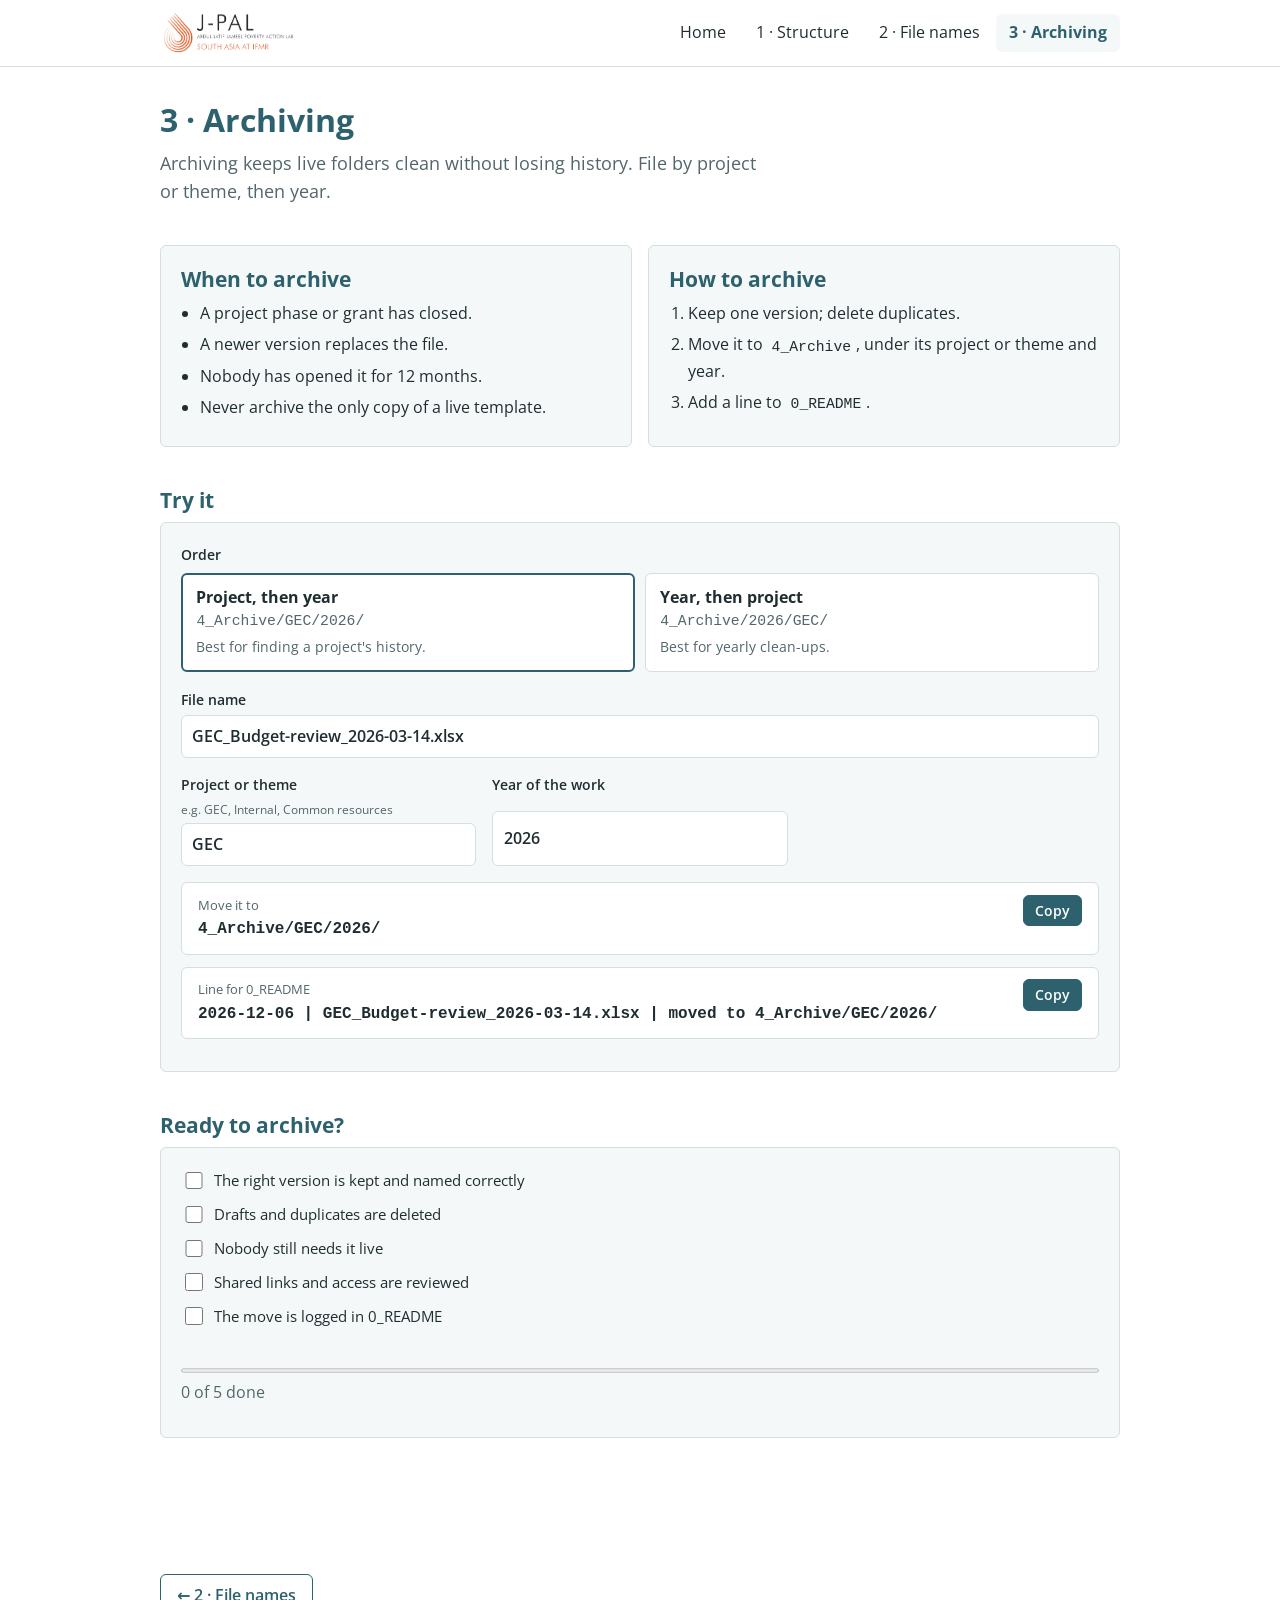
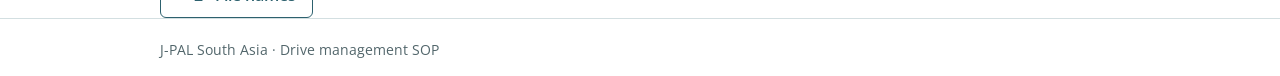
==== archiving.html @ fbc5029d "Setup[project]: Initial Commit." ====
<!DOCTYPE html>
<html lang="en">
<head>
  <meta charset="utf-8">
  <meta name="viewport" content="width=device-width, initial-scale=1">
  <title>3 · Archiving · J-PAL South Asia</title>
  <link rel="stylesheet" href="root.css">
  <link rel="stylesheet" href="styles.css">
  <script src="script.js" defer></script>
</head>
<body data-page="archiving">
  <a class="skip-link" href="#main">Skip to content</a>
  <div id="site-header"></div>
  <main id="main" class="container">
    <section>
      <h1>3 · Archiving</h1>
      <p class="lead">Archiving keeps live folders clean without losing history. File by project or theme, then year.</p>
    </section>

    <section class="grid">
      <div class="card">
        <h2>When to archive</h2>
        <ul class="rules">
          <li>A project phase or grant has closed.</li>
          <li>A newer version replaces the file.</li>
          <li>Nobody has opened it for 12 months.</li>
          <li>Never archive the only copy of a live template.</li>
        </ul>
      </div>
      <div class="card">
        <h2>How to archive</h2>
        <ol class="rules">
          <li>Keep one version; delete duplicates.</li>
          <li>Move it to <code>4_Archive</code>, under its project or theme and year.</li>
          <li>Add a line to <code>0_README</code>.</li>
        </ol>
      </div>
    </section>

    <section>
      <h2>Try it</h2>
      <form class="tool" id="archForm" onsubmit="return false">
        <fieldset>
          <legend>Order</legend>
          <div class="options">
            <label class="option"><input type="radio" name="conv" value="A" checked><b>Project, then year</b><code>4_Archive/GEC/2026/</code><span>Best for finding a project's history.</span></label>
            <label class="option"><input type="radio" name="conv" value="B"><b>Year, then project</b><code>4_Archive/2026/GEC/</code><span>Best for yearly clean-ups.</span></label>
          </div>
        </fieldset>
        <div class="fields">
          <label class="lab wide">File name <input type="text" id="file" value="GEC_Budget-review_2026-03-14.xlsx" autocomplete="off"></label>
          <label class="lab">Project or theme <small>e.g. GEC, Internal, Common resources</small> <input type="text" id="theme"></label>
          <label class="lab">Year of the work <input type="number" id="year" min="2000" max="2100"></label>
        </div>
        <div class="output">
          <div><span class="output__label">Move it to</span><span class="output__text" id="archPath"></span></div>
          <button class="btn btn--sm" type="button" data-copy="#archPath">Copy</button>
        </div>
        <div class="output">
          <div><span class="output__label">Line for 0_README</span><span class="output__text" id="archLog"></span></div>
          <button class="btn btn--sm" type="button" data-copy="#archLog">Copy</button>
        </div>
      </form>
    </section>

    <section>
      <h2>Ready to archive?</h2>
      <div class="tool">
        <ul class="checks" id="archList" style="gap:.6rem">
          <li><label class="check"><input type="checkbox"> The right version is kept and named correctly</label></li>
          <li><label class="check"><input type="checkbox"> Drafts and duplicates are deleted</label></li>
          <li><label class="check"><input type="checkbox"> Nobody still needs it live</label></li>
          <li><label class="check"><input type="checkbox"> Shared links and access are reviewed</label></li>
          <li><label class="check"><input type="checkbox"> The move is logged in 0_README</label></li>
        </ul>
        <br>
        <progress id="progress" max="5" value="0" aria-label="Archive readiness"></progress>
        <p id="progressText" class="muted"></p>
      </div>
    </section>
  </main>
  <div id="site-footer"></div>
</body>
</html>
---- root.css ----
/* root.css — fonts and colours only. Brand: J-PAL Visual Brand Guidelines 2025. Web font: Open Sans. */
@import url("https://fonts.googleapis.com/css2?family=Open+Sans:wght@400;600;700&display=swap");

:root {
  /* J-PAL palette (orange lives in the logo; blue is used for UI) */
  --jpal-orange: #E35925;
  --jpal-teal:   #2FAA9F;
  --jpal-green:  #61B77F;
  --jpal-yellow: #F2C200;
  --jpal-blue:   #2D616E;

  /* Theme */
  --bg:       #FFFFFF;
  --surface:  #F5F8F8;
  --text:     #1F2D31;
  --muted:    #52666B;
  --heading:  #2D616E;
  --border:   #D3DFE1;
  --primary:  #2D616E;
  --on-primary: #FFFFFF;
  --ok:       #2A7A4B;
  --warn:     #9A6200;
  --bad:      #C0392B;

  --font-body: "Open Sans", "Century Gothic", system-ui, -apple-system, "Segoe UI", sans-serif;
  --font-mono: ui-monospace, Menlo, Consolas, monospace;
  --radius: 6px;
}
---- styles.css ----
/* styles.css — layout and components. Colours/fonts come from root.css */
*, *::before, *::after { box-sizing: border-box; }
body { margin: 0; background: var(--bg); color: var(--text); font-family: var(--font-body); line-height: 1.6; text-align: left; }
h1, h2, h3 { color: var(--heading); line-height: 1.3; margin: 0 0 .5rem; font-weight: 700; }
h1 { font-size: 2rem; } h2 { font-size: 1.3rem; } h3 { font-size: 1rem; }
p { margin: 0 0 .75rem; }
a { color: var(--primary); }
code { font-family: var(--font-mono); font-size: .92em; background: var(--surface); padding: .05em .3em; border-radius: 4px; }
:focus-visible { outline: 3px solid var(--primary); outline-offset: 2px; }
.muted { color: var(--muted); }
.small { font-size: .88rem; }
[hidden] { display: none !important; }

.container { width: min(100% - 2rem, 960px); margin-inline: auto; }
main { padding-block: 2rem 3rem; }
section { margin-block: 2.5rem; }
section:first-child { margin-top: 0; }
.lead { font-size: 1.1rem; color: var(--muted); max-width: 60ch; }
.skip-link { position: absolute; left: -999px; }
.skip-link:focus { left: .5rem; top: .5rem; background: var(--bg); padding: .5rem; }

/* Header */
.site-header { border-bottom: 1px solid var(--border); background: var(--bg); }
.bar { display: flex; align-items: center; gap: 1rem; padding-block: .7rem; flex-wrap: wrap; }
.brand { margin-right: auto; display: inline-flex; }
.logo { height: 44px; width: auto; }
.nav { display: flex; gap: .25rem; flex-wrap: wrap; }
.nav a { text-decoration: none; padding: .4rem .8rem; border-radius: var(--radius); color: var(--text); }
.nav a:hover { background: var(--surface); }
.nav a[aria-current="page"] { background: var(--surface); color: var(--heading); font-weight: 700; }

/* Cards and grids */
.grid { display: grid; gap: 1rem; grid-template-columns: repeat(auto-fit, minmax(260px, 1fr)); }
.card, .tool { background: var(--surface); border: 1px solid var(--border); border-radius: var(--radius); padding: 1.25rem; }
a.card { display: block; text-decoration: none; color: var(--text); }
a.card:hover { border-color: var(--primary); }
a.card strong { color: var(--heading); font-size: 1.1rem; }
.rules { margin: 0; padding-left: 1.2rem; }
.rules li { margin-bottom: .35rem; }

/* Buttons and chips */
.btn { display: inline-block; background: var(--primary); color: var(--on-primary); border: 1px solid var(--primary); border-radius: var(--radius); padding: .5rem 1rem; font: inherit; font-weight: 600; cursor: pointer; text-decoration: none; }
.btn--ghost { background: var(--bg); color: var(--primary); }
.btn--sm { padding: .25rem .7rem; font-size: .85rem; }
.chips { display: flex; gap: .5rem; margin: .5rem 0 1rem; }

/* Forms */
.fields { display: grid; gap: .9rem 1rem; grid-template-columns: repeat(auto-fit, minmax(220px, 1fr)); margin-bottom: 1rem; }
.wide { grid-column: 1 / -1; }
.lab { display: grid; gap: .25rem; font-weight: 600; font-size: .9rem; }
.lab small { font-weight: 400; color: var(--muted); }
input[type="text"], input[type="number"], input[type="date"], select { width: 100%; font: inherit; font-size: 1rem; color: var(--text); background: var(--bg); border: 1px solid var(--border); border-radius: var(--radius); padding: .5rem .65rem; }
fieldset { border: 0; padding: 0; margin: 0 0 1rem; }
legend { font-weight: 600; font-size: .9rem; margin-bottom: .4rem; padding: 0; }
.check { display: flex; gap: .5rem; align-items: center; font-size: .95rem; }
.check input { width: 1.1rem; height: 1.1rem; accent-color: var(--primary); }

/* Convention choices */
.options { display: grid; gap: .6rem; grid-template-columns: repeat(auto-fit, minmax(260px, 1fr)); }
.option { position: relative; display: block; border: 1px solid var(--border); background: var(--bg); border-radius: var(--radius); padding: .7rem .9rem; cursor: pointer; }
.option input { position: absolute; opacity: 0; inset: 0; cursor: pointer; }
.option:has(input:checked) { border: 2px solid var(--primary); padding: calc(.7rem - 1px) calc(.9rem - 1px); }
.option:has(input:focus-visible) { outline: 3px solid var(--primary); outline-offset: 2px; }
.option b { display: block; }
.option code { display: block; background: none; padding: 0; color: var(--muted); word-break: break-all; }
.option span { font-size: .85rem; color: var(--muted); }

/* Output */
.output { background: var(--bg); border: 1px solid var(--border); border-radius: var(--radius); padding: .7rem 1rem; display: flex; gap: .75rem; align-items: center; justify-content: space-between; margin-bottom: .75rem; }
.output > div { min-width: 0; flex: 1; }
.output .btn { flex: none; align-self: flex-start; }
.output__label { display: block; font-size: .8rem; color: var(--muted); }
.output__text { font-family: var(--font-mono); font-weight: 600; word-break: break-all; }
pre.output__text { margin: 0; font-weight: 400; font-size: .88rem; line-height: 1.5; white-space: pre; overflow-x: auto; }

/* Checks */
.checks { list-style: none; padding: 0; margin: 0; display: grid; gap: .3rem; font-size: .92rem; }
.checks li { display: flex; gap: .5rem; }
.checks .ok::before { content: "✓"; color: var(--ok); }
.checks .warn::before { content: "!"; color: var(--warn); }
.checks .bad::before { content: "✕"; color: var(--bad); }
.checks li::before { font-weight: 700; width: 1rem; flex: none; }

/* Tree explorer */
.explorer { display: grid; gap: 1rem; grid-template-columns: minmax(0, 3fr) minmax(0, 2fr); align-items: start; }
.tree, .tree ul { list-style: none; margin: 0; padding-left: 1.2rem; }
.tree { padding-left: 0; }
.tree ul { border-left: 1px solid var(--border); margin-left: .6rem; }
.node { display: flex; align-items: center; gap: .45rem; width: 100%; text-align: left; background: none; border: 0; color: var(--text); font: inherit; padding: .2rem .4rem; border-radius: var(--radius); cursor: pointer; }
.node:hover, .node[aria-current="true"] { background: var(--bg); }
.node[aria-current="true"] { font-weight: 700; }
.node[aria-expanded]::after { content: "+"; margin-left: auto; color: var(--muted); }
.node[aria-expanded="true"]::after { content: "−"; }
.ico { flex: none; width: 1rem; height: 1rem; background: var(--muted);
  -webkit-mask: url("data:image/svg+xml,%3Csvg xmlns='http://www.w3.org/2000/svg' viewBox='0 0 24 24'%3E%3Cpath d='M3 6a2 2 0 0 1 2-2h4l2 2h8a2 2 0 0 1 2 2v9a2 2 0 0 1-2 2H5a2 2 0 0 1-2-2z'/%3E%3C/svg%3E") center / contain no-repeat;
          mask: url("data:image/svg+xml,%3Csvg xmlns='http://www.w3.org/2000/svg' viewBox='0 0 24 24'%3E%3Cpath d='M3 6a2 2 0 0 1 2-2h4l2 2h8a2 2 0 0 1 2 2v9a2 2 0 0 1-2 2H5a2 2 0 0 1-2-2z'/%3E%3C/svg%3E") center / contain no-repeat; }
.ph { font-style: italic; color: var(--muted); }
.path { font-family: var(--font-mono); font-size: .85rem; color: var(--muted); word-break: break-word; }

/* Table */
table { width: 100%; border-collapse: collapse; font-size: .92rem; }
td { padding: .45rem .5rem; border-bottom: 1px solid var(--border); }
td code { background: none; padding: 0; word-break: break-all; }
.x { color: var(--bad); } .v { color: var(--ok); }

progress { width: 100%; height: .6rem; accent-color: var(--primary); }
.ready { font-weight: 700; color: var(--ok); }

.pager { display: flex; justify-content: space-between; gap: 1rem; margin-top: 3rem; }
.site-footer { border-top: 1px solid var(--border); padding-block: 1.25rem; color: var(--muted); font-size: .85rem; }
.toast { position: fixed; bottom: 1.2rem; left: 50%; transform: translateX(-50%); background: var(--primary); color: var(--on-primary); padding: .5rem 1rem; border-radius: var(--radius); }

@media (max-width: 720px) {
  .explorer { grid-template-columns: 1fr; }
  .nav { width: 100%; overflow-x: auto; flex-wrap: nowrap; }
  .nav a { white-space: nowrap; }
  .output { flex-direction: column; align-items: stretch; }
}
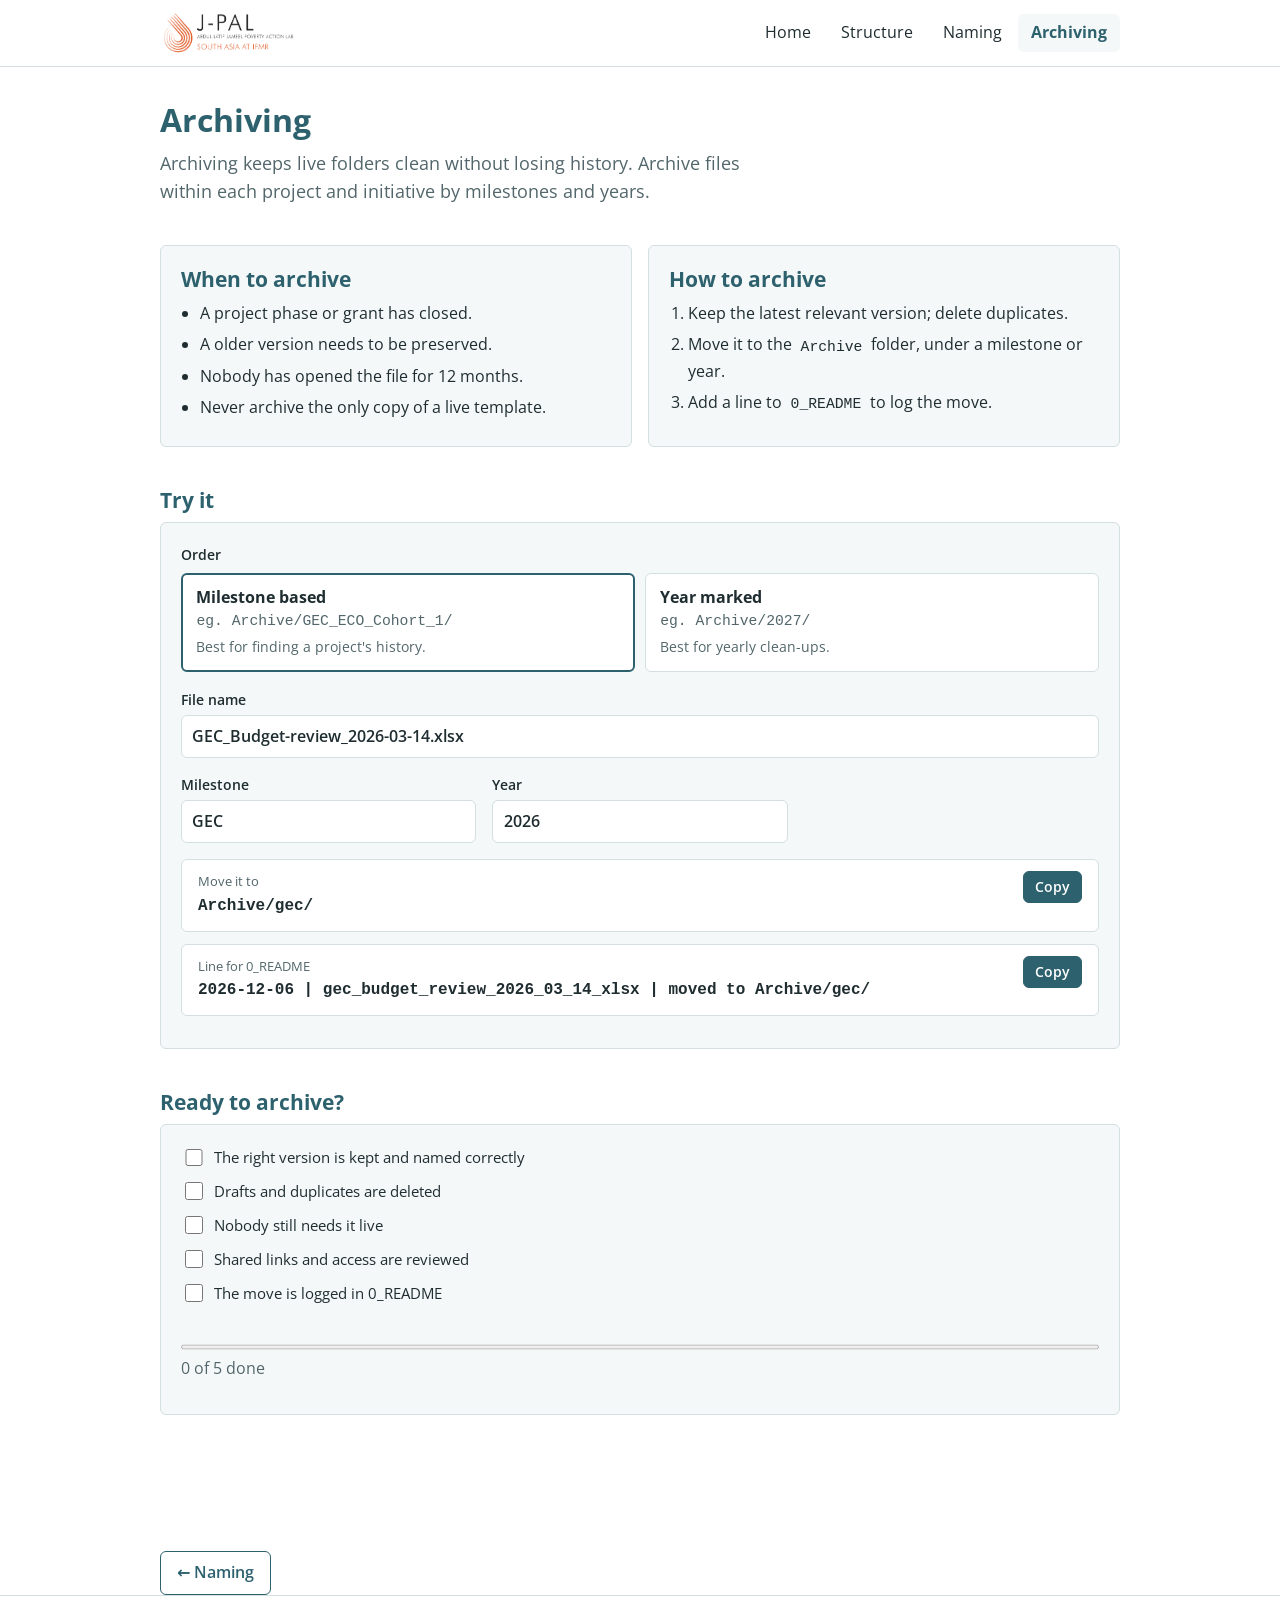
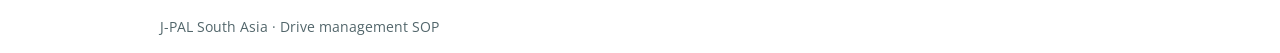
==== commit 20c5a6e2: "Update[code]: Update archiving structure and clean input-output flow." ====
--- a/archiving.html
+++ b/archiving.html
@@ -1,20 +1,24 @@
 <!DOCTYPE html>
 <html lang="en">
+
 <head>
   <meta charset="utf-8">
   <meta name="viewport" content="width=device-width, initial-scale=1">
-  <title>3 · Archiving · J-PAL South Asia</title>
+  <title>Archiving | J-PAL South Asia</title>
   <link rel="stylesheet" href="root.css">
   <link rel="stylesheet" href="styles.css">
   <script src="script.js" defer></script>
 </head>
+
 <body data-page="archiving">
   <a class="skip-link" href="#main">Skip to content</a>
   <div id="site-header"></div>
   <main id="main" class="container">
     <section>
-      <h1>3 · Archiving</h1>
-      <p class="lead">Archiving keeps live folders clean without losing history. File by project or theme, then year.</p>
+      <h1>Archiving</h1>
+      <p class="lead">Archiving keeps live folders clean without losing history. Archive files within each project and
+        initiative by milestones and years.
+      </p>
     </section>
 
     <section class="grid">
@@ -22,17 +26,17 @@
         <h2>When to archive</h2>
         <ul class="rules">
           <li>A project phase or grant has closed.</li>
-          <li>A newer version replaces the file.</li>
-          <li>Nobody has opened it for 12 months.</li>
+          <li>A older version needs to be preserved.</li>
+          <li>Nobody has opened the file for 12 months.</li>
           <li>Never archive the only copy of a live template.</li>
         </ul>
       </div>
       <div class="card">
         <h2>How to archive</h2>
         <ol class="rules">
-          <li>Keep one version; delete duplicates.</li>
-          <li>Move it to <code>4_Archive</code>, under its project or theme and year.</li>
-          <li>Add a line to <code>0_README</code>.</li>
+          <li>Keep the latest relevant version; delete duplicates.</li>
+          <li>Move it to the <code>Archive</code> folder, under a milestone or year.</li>
+          <li>Add a line to <code>0_README</code> to log the move.</li>
         </ol>
       </div>
     </section>
@@ -43,14 +47,18 @@
         <fieldset>
           <legend>Order</legend>
           <div class="options">
-            <label class="option"><input type="radio" name="conv" value="A" checked><b>Project, then year</b><code>4_Archive/GEC/2026/</code><span>Best for finding a project's history.</span></label>
-            <label class="option"><input type="radio" name="conv" value="B"><b>Year, then project</b><code>4_Archive/2026/GEC/</code><span>Best for yearly clean-ups.</span></label>
+            <label class="option"><input type="radio" name="conv" value="A" checked><b>Milestone
+                based</b><code>eg. Archive/GEC_ECO_Cohort_1/</code><span>Best for finding a project's
+                history.</span></label>
+            <label class="option"><input type="radio" name="conv" value="B"><b>Year
+                marked</b><code>eg. Archive/2027/</code><span>Best for yearly clean-ups.</span></label>
           </div>
         </fieldset>
         <div class="fields">
-          <label class="lab wide">File name <input type="text" id="file" value="GEC_Budget-review_2026-03-14.xlsx" autocomplete="off"></label>
-          <label class="lab">Project or theme <small>e.g. GEC, Internal, Common resources</small> <input type="text" id="theme"></label>
-          <label class="lab">Year of the work <input type="number" id="year" min="2000" max="2100"></label>
+          <label class="lab wide">File name <input type="text" id="file" value="GEC_Budget-review_2026-03-14.xlsx"
+              autocomplete="off"></label>
+          <label class="lab">Milestone<input type="text" id="theme"></label>
+          <label class="lab">Year<input type="number" id="year" min="2002" max="2100"></label>
         </div>
         <div class="output">
           <div><span class="output__label">Move it to</span><span class="output__text" id="archPath"></span></div>
@@ -81,4 +89,5 @@
   </main>
   <div id="site-footer"></div>
 </body>
-</html>
+
+</html>
